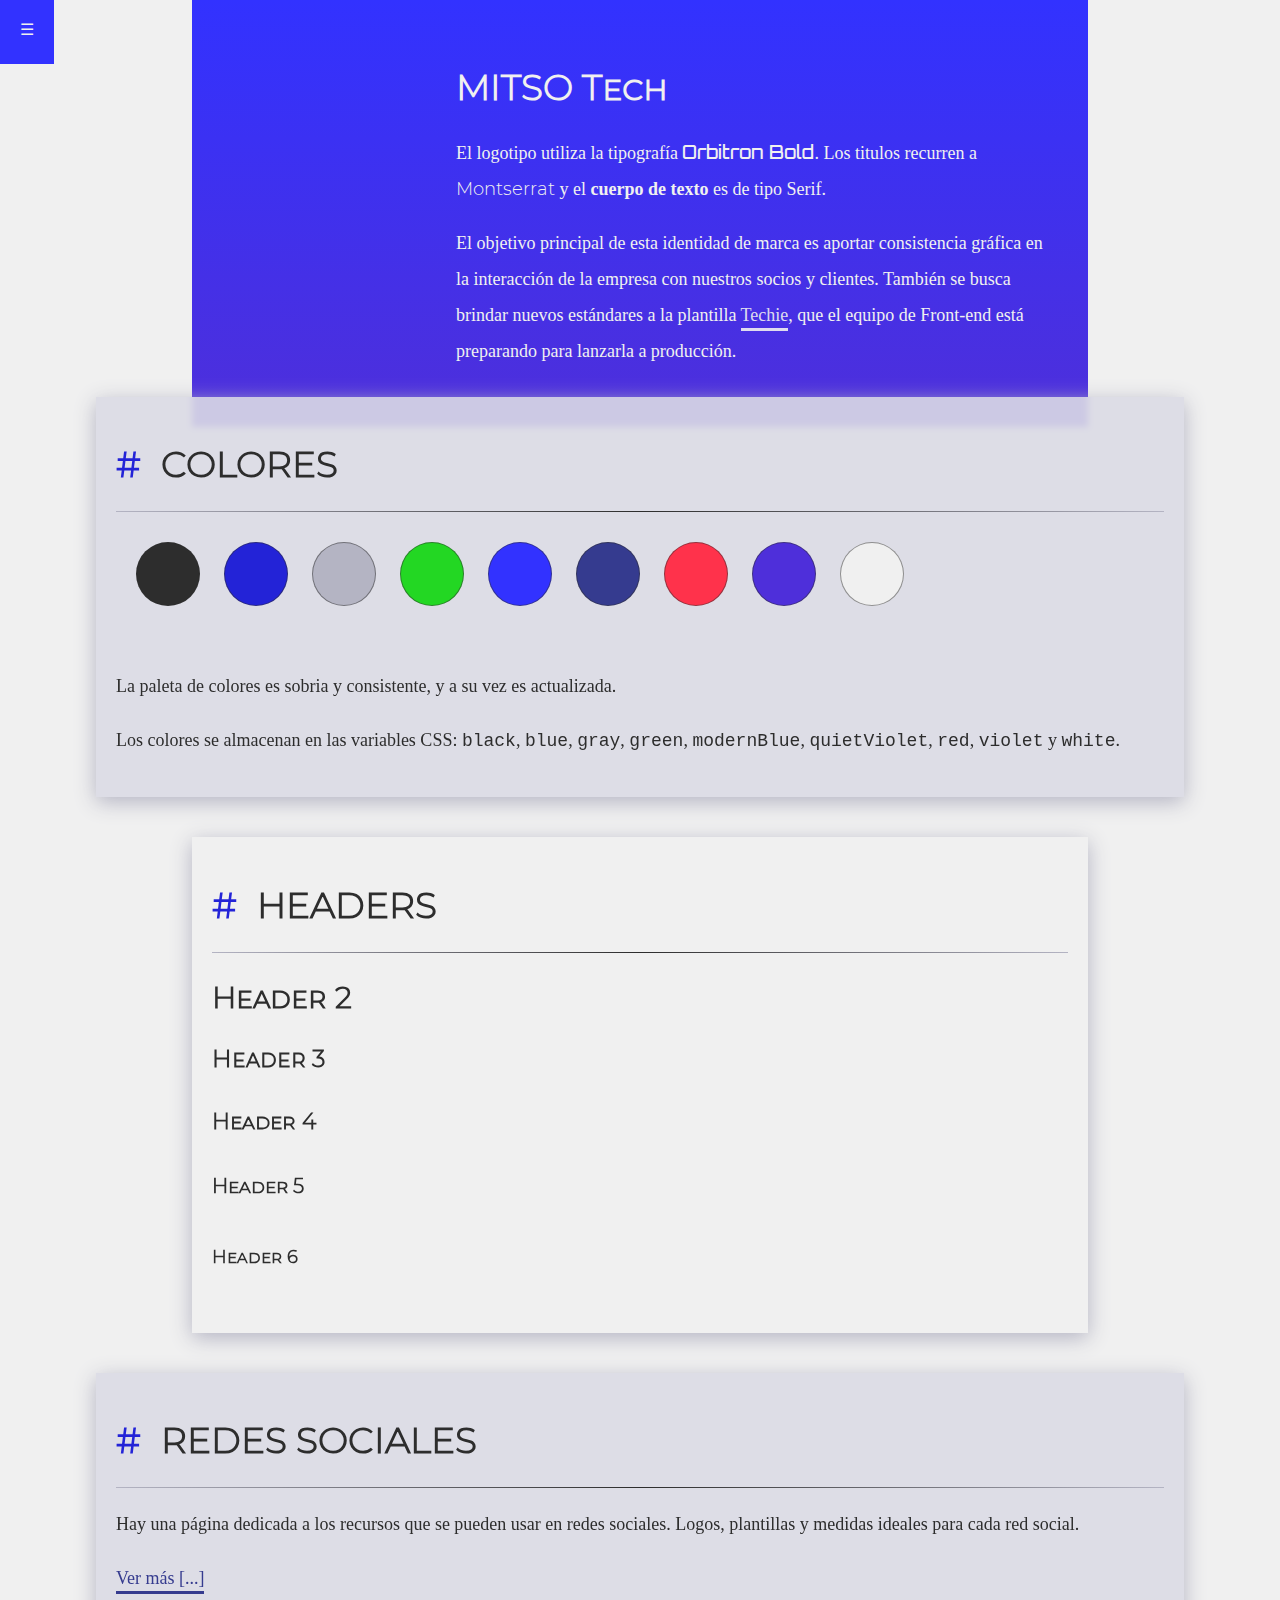
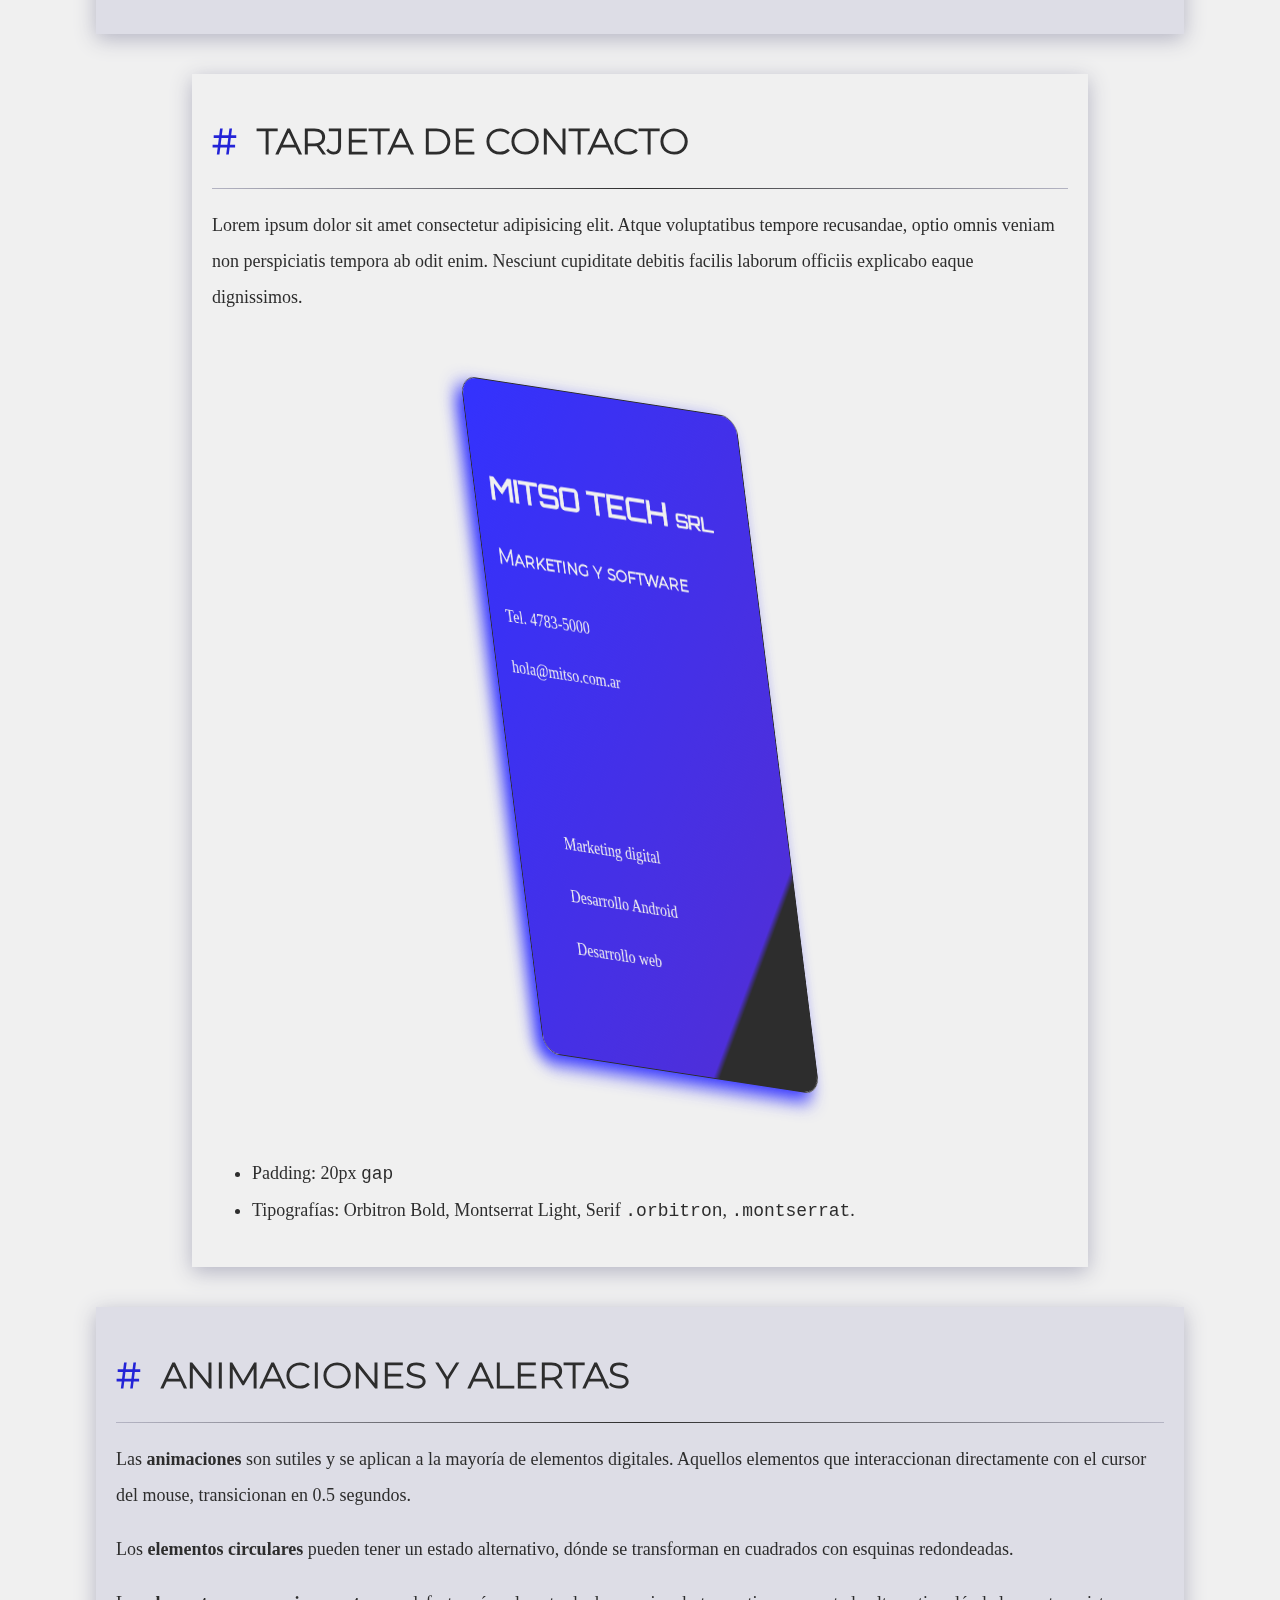
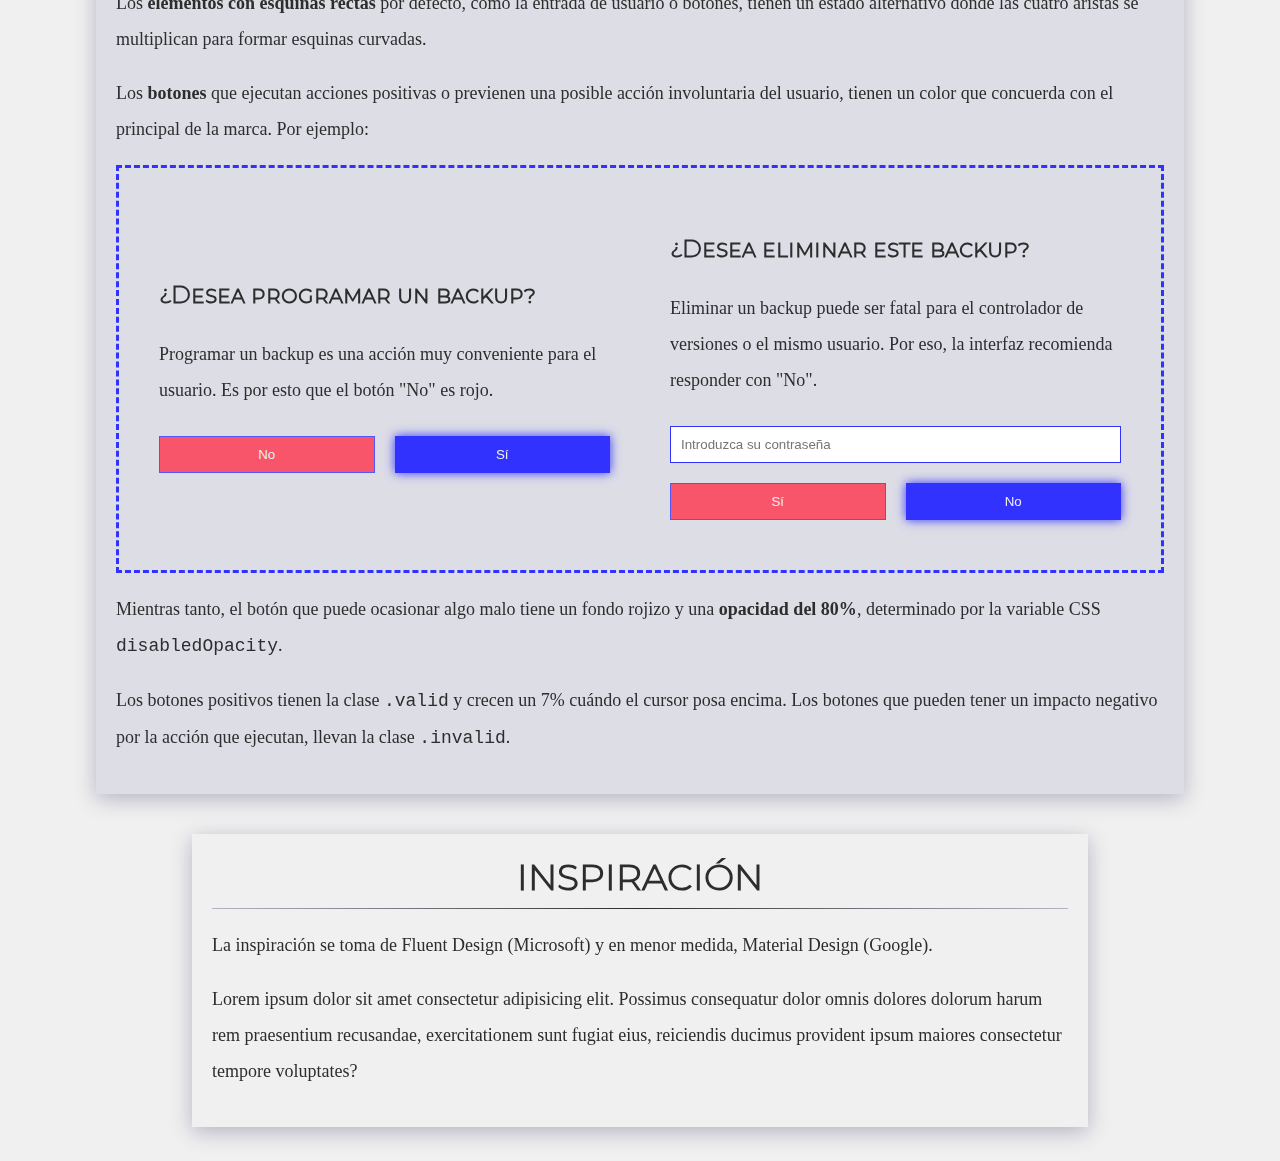
==== index.html @ 8722554e "Primer commit" ====
<!DOCTYPE html>
<html lang="en">
<head>
    <meta charset="UTF-8">
    <meta name="viewport" content="width=device-width, initial-scale=1.0">
    <title>MITSO Tech</title>
    <link rel="stylesheet" href="assets/css/main.css">
    <link rel="stylesheet" href="assets/css/animations.css">
    <link rel="stylesheet" href="assets/css/card.css">
    <link rel="stylesheet" href="assets/css/circle.css">
    <link rel="stylesheet" href="assets/css/header.css">
    <link rel="stylesheet" href="assets/css/input.css">
</head>
<body>
    <div id="header" class="bgModernBlue padding">
        <span class="menu"><a onclick="alert('¡No se toca! :P')">☰</a></span>
    </div>
    <!--  -->
    <nav id="nav" class="bgBlueGradient padding">
        <p>Lorem ipsum dolor sit amet consectetur adipisicing elit. Tempora consequatur dolore necessitatibus magni repellendus quis quod nisi, quam fugiat temporibus maxime veniam consectetur totam placeat qui a corporis numquam est.</p>
    </nav>
    <!--  -->
    <div class="container center padding-xl bgBlueGradient">
        <div id="indexText" class="grid-2 gap">
            <img src="assets/img/logo-semiTransparent.png" alt="" width="100%">
            <div class="text white">
                <h1>MITSO Tech</h1>
                <p>
                    El logotipo utiliza la tipografía <span class="orbitron">Orbitron Bold</span>. Los titulos recurren a <span class="montserrat">Montserrat</span> y el <strong>cuerpo de texto</strong> es de tipo Serif.
                </p>
                <p>
                    El objetivo principal de esta identidad de marca es aportar consistencia gráfica en la interacción de la empresa con nuestros socios y clientes. También se busca brindar nuevos estándares a la plantilla <a href="#">Techie</a>, que el equipo de Front-end está preparando para lanzarla a producción.
                </p>
            </div>
            
        </div>
    </div>
    <!--  -->
    <div class="container-xl center padding bgGray semiTransparent shadow" style="margin-top: -30px;">
        <h1 id="colores"><span>#</span>COLORES</h1>
        <hr>
        <div class="padding center">
            <div class="circle bgBlack"></div>
            <div class="circle bgBlue"></div>
            <div class="circle bgGray"></div>
            <div class="circle bgGreen"></div>
            <div class="circle bgModernBlue"></div>
            <div class="circle bgQuietViolet"></div>
            <div class="circle bgRed"></div>
            <div class="circle bgViolet"></div>
            <div class="circle bgWhite"></div>
        </div>
        <p>
            La paleta de colores es sobria y consistente, y a su vez es actualizada.
        </p>
        <p>
            Los colores se almacenan en las variables CSS: <code>black</code>, <code>blue</code>, <code>gray</code>, <code>green</code>, <code>modernBlue</code>, <code>quietViolet</code>, <code>red</code>, <code>violet</code> y <code>white</code>.
        </p>
    </div>
    <!--  -->
    <div class="container center padding marginY-xl bgWhite semiTransparent shadow">
        <h1 id="headers"><span>#</span>HEADERS</h1>
        <hr>
        <h2>Header 2</h2>
        <h3>Header 3</h3>
        <h4>Header 4</h4>
        <h5>Header 5</h5>
        <h6>Header 6</h6>
        <p></p>
    </div>
    <!--  -->
    <div class="container-xl center padding marginY-xl bgGray semiTransparent shadow">
        <h1 id="redes-sociales"><span>#</span>REDES SOCIALES</h1>
        <hr>
        <p>
            Hay una página dedicada a los recursos que se pueden usar en redes sociales. Logos, plantillas y medidas ideales para cada red social.
        </p>
        <p>
            <a href="redes-sociales.html">Ver más [...]</a>
        </p>
    </div>
    <!--  -->
    <div class="container center padding marginY-xl bgWhite semiTransparent shadow">
        <h1 id="tarjeta-de-contacto"><span>#</span>TARJETA DE CONTACTO</h1>
        <hr>
        <p>
            Lorem ipsum dolor sit amet consectetur adipisicing elit. Atque voluptatibus tempore recusandae, optio omnis veniam non perspiciatis tempora ab odit enim. Nesciunt cupiditate debitis facilis laborum officiis explicabo eaque dignissimos.
        </p>
            <div id="cardWrapper" class="marginY-xxl">
                <div class="card center padding grid">
                    <div class="top">
                        <h1 class="orbitron">MITSO TECH <span style="font-size: 20px">SRL</span></h1>
                        <h4>Marketing y software</h4>
                        <p>Tel. 4783-5000</p>
                        <p>hola@mitso.com.ar</p>
                    </div>
                    <div class="bottom">
                        <ul>
                            <li>Marketing digital</li>
                            <li>Desarrollo Android</li>
                            <li>Desarrollo web</li>
                        </ul>
                    </div>
                </div>
            </div>
            <!--  -->
            <div id="cardDetails">
                <ul>
                    <li>Padding: 20px <code>gap</code></li>
                    <li>Tipografías: Orbitron Bold, Montserrat Light, Serif <code>.orbitron</code>, <code>.montserrat</code>.</li>
                </ul>
            </div>
    </div>
    <!--  -->
    <div class="container-xl center padding marginY-xl bgGray semiTransparent shadow">
        <h1 id="animaciones-y-alertas"><span>#</span>ANIMACIONES Y ALERTAS</h1>
        <hr>
        <p>
            Las <strong>animaciones</strong> son sutiles y se aplican a la mayoría de elementos digitales. Aquellos elementos que interaccionan directamente con el cursor del mouse, transicionan en 0.5 segundos.
        </p>
        <p>
            Los <strong>elementos circulares</strong> pueden tener un estado alternativo, dónde se transforman en cuadrados con esquinas redondeadas.
        </p>
        <p>
            Los <strong>elementos con esquinas rectas</strong> por defecto, cómo la entrada de usuario o botones, tienen un estado alternativo dónde las cuatro aristas se multiplican para formar esquinas curvadas.
        </p>
        <p>
            Los <strong>botones</strong> que ejecutan acciones positivas o previenen una posible acción involuntaria del usuario, tienen un color que concuerda con el principal de la marca. Por ejemplo:
        </p>
        <div id="buttonCase" class="padding border grid-2 gap">
            <div id="buttonBackupCase" class="padding">
                <h3>
                    ¿Desea programar un backup?
                </h3>
                <p>
                    Programar un backup es una acción muy conveniente para el usuario. Es por esto que el botón "No" es rojo.
                </p>
                <div class="grid-2 gap">
                    <button class="button invalid">No</button>
                    <button class="button valid">Sí</button>
                </div>
            </div>
            <div id="buttonDeleteCase" class="padding">
                <h3>
                    ¿Desea eliminar este backup?
                </h3>
                <p>
                    Eliminar un backup puede ser fatal para el controlador de versiones o el mismo usuario. Por eso, la interfaz recomienda responder con "No".
                </p>
                <input type="password" class="input" placeholder="Introduzca su contraseña">
                <div class="grid-2 gap">
                    <button class="button invalid">Sí</button>
                    <button class="button valid">No</button>
                </div>
            </div>
        </div>
        <p>
            Mientras tanto, el botón que puede ocasionar algo malo tiene un fondo rojizo y una <strong>opacidad del 80%</strong>, determinado por la variable CSS <code>disabledOpacity</code>.
        </p>
        <p>
            Los botones positivos tienen la clase <code>.valid</code> y crecen un 7% cuándo el cursor posa encima. Los botones que pueden tener un impacto negativo por la acción que ejecutan, llevan la clase <code>.invalid</code>.
        </p>
    </div>
    <!--  -->
    <div class="container center padding marginY-xl bgWhite semiTransparent shadow">
        <h1 class="center">INSPIRACIÓN</h1>
        <hr>
        <p>
            La inspiración se toma de Fluent Design (Microsoft) y en menor medida, Material Design (Google).
        </p>
        <p>
            Lorem ipsum dolor sit amet consectetur adipisicing elit. Possimus consequatur dolor omnis dolores dolorum harum rem praesentium recusandae, exercitationem sunt fugiat eius, reiciendis ducimus provident ipsum maiores consectetur tempore voluptates?
        </p>
    </div>
    <script>
        window.addEventListener("scroll", myScript);
        function myScript() {
            let y = window.scrollY;
            let maxHeight = document.body.scrollHeight;
            let turbo = 1.5; // Esto para acelerar el scroll
            let percentage = (y / maxHeight) * 100 * turbo;
            console.log(`${percentage}%, pos ${y}, maxHeight ${maxHeight}`);
            document.getElementById('header').style.height = percentage + 'vh';
        }
    </script> 
    <!-- 
        El 'script' tag vacío soluciona el bug de Chrome (transiciones CSS ejecutándose al inicio), revisar siguientes fuentes si es necesario:
        1) https://bugs.chromium.org/p/chromium/issues/detail?id=332189
        2) https://bugs.chromium.org/p/chromium/issues/detail?id=167083
        EDIT: no hay 'script' tag vacío porque lo utilicé para codificar JS
        EDIT 2: Microsoft Edge Chromium tiene el mismo bug, no hay workaround
    -->
</body>
</html>
---- assets/css/main.css ----
/*
    Tipografía del logo Orbitron: https://fonts.google.com/specimen/Orbitron?preview.text=MITSO+TECH+&preview.text_type=custom&preview.size=61&category=Sans+Serif&width=8
*/
* {
    box-sizing: border-box;
}
/* Importación de tipografías */
@font-face {
    src: url('../font/montserrat-light.ttf');
    font-family: "Montserrat Light";
    font-weight: 300;
}
.montserrat {font-family: 'Montserrat Light'}
@font-face {
    src: url('../font/orbitron.ttf');
    font-family: "Orbitron Bold";
    font-weight: 500;
}
.orbitron {font-family: 'Orbitron Bold'}
/* Variables */
:root {
    /* Paleta de colores */
    --black: rgba(45, 45, 45, 1);
    --black-semiTransparent: rgba(45, 45, 45, 0.5);
    --blue: rgba(35, 35, 215, 1);
    --blueGradient: linear-gradient(180deg, var(--modernBlue) 0%, var(--violet) 100%);
    --green: rgba(35, 215, 35, 1);
    --gray: rgba(180, 180, 195, 1);
    --gray-semiTransparent: rgba(218, 218, 228, 0.9);
    --grayGradient: linear-gradient(180deg, var(--gray) 0%, var(--white) 100%);
    --modernBlue: rgba(50, 50, 255, 1);
    --quietViolet: rgba(53, 59, 143, 1);
    --red: rgba(255, 50, 75, 1);
    --violet: rgb(78, 47, 218);
    --white: rgba(240, 240, 240, 1);
    --white-semiTransparent: rgba(240, 240, 240, 0.9);
    /* Paleta de colores miscelánea */
    --disabled: rgba(50, 55, 117, 0.75);
    --disabledOpacity: .8;
    /* Medidas */
    --gap: 20px;
    --gap-md: 10px;
    --gap-sm: 3px;
    --container: 70%;
    --container-xl: 85%;
    /* Tiempo de animaciones/transiciones */
    --timing: .5s;
    --timing-md: .35s; /* Usado en elementos con interacción directa con el cursor del usuario */
    --timing-sm: .15s;
}
body {
    background: var(--white);
    margin: 0;
}
/* Tipografías y colores */
h1 {font-size: 36px;line-height: 46px}
h2 {font-size: 30px;line-height: 40px}
h3 {font-size: 24px;line-height: 34px}
h4 {font-size: 22px;line-height: 32px}
h5 {font-size: 20px;line-height: 30px}
h6 {font-size: 18px;line-height: 28px}
h1, h2, h3, h4, h5, h6 {font-family: "Montserrat Light", 'Segoe UI', Tahoma, Geneva, Verdana, sans-serif;font-variant: small-caps;color: var(--black)}
h1 span, h2 span, h3 span, h4 span, h5 span, h6 span {
    color: var(--blue);
    margin-right: var(--gap);
    transition: var(--timing-md) ease-out;
}
h1:hover span, h2:hover span, h3:hover span, h4:hover span, h5:hover span, h6:hover span {
    margin-right: var(--gap-md);
}
p, ul, ol {font-family: 'Times New Roman', Times, serif;font-size: 18px;line-height: 36px;color: var(--black)}
h1.logo {font-family: "Orbitron Bold", Impact, Haettenschweiler, 'Arial Narrow Bold', sans-serif;}
/* Links */
a {
    color: var(--quietViolet);
    text-decoration: none;
    padding-bottom: var(--gap-sm);
    border-bottom: var(--gap-sm) solid var(--quietViolet)
}
a:hover {
    color: var(--modernBlue);
    border-bottom: var(--gap-sm) solid var(--modernBlue)
}
/* Separador de texto */
hr {
    margin-bottom: var(--gap-md);
    border: 0;
    height: 1px;
    background: #333;
    background-image: linear-gradient(to right, var(--gray), var(--black), var(--gray))
}
/* Sistema de grillas */
[class*=grid] {
    display: grid;
    align-items: center;
}
.grid-2 {grid-template-columns: repeat(2, 1fr);}
.container .grid-2 {grid-template-columns: 25% auto;} /* Es muy probable que las grillas dentro de contenedores de texto se usen para mostrar un texto al costado de un párrafo */
.grid-3 {grid-template-columns: repeat(3, 1fr);}
.grid-4 {grid-template-columns: repeat(4, 1fr);}
.gap {gap: var(--gap)}
/* Anchos */
.fullWidth {width: 100%}
/* Contenedores */
.container {width: var(--container)}
.container-xl {width: var(--container-xl)}
/* Márgenes */
.margin {margin: var(--gap) !important}
.margin-xl {margin: calc( 2 * var(--gap) ) !important}
.marginY-xl {margin-top: calc( 2 * var(--gap) ) !important;margin-bottom: calc( 2 * var(--gap) ) !important}
.marginY-xxl {margin-top: calc( 3 * var(--gap) ) !important;margin-bottom: calc( 3 * var(--gap) ) !important}
.padding {padding: var(--gap)}
.paddingY-xl {padding-top: calc( 2 * var(--gap) );padding-bottom: calc( 2 * var(--gap) )}
.padding-xl {padding: calc( 2 * var(--gap) )}
/* Bordes */
.border {border: var(--gap-sm) dashed var(--modernBlue)}
.borderLeft {border-left: var(--gap-sm) dashed var(--modernBlue)}
.borderRight {border-right: var(--gap-sm) dashed var(--modernBlue)}
/* Posicionamiento */
.center {margin: 0 auto}
h1.center, h2.center, h3.center, h4.center, h5.center, h6.center, p.center {text-align: center}
/* Fondos */
.bgBlack {background: var(--black)}
.bgBlue {background: var(--blue)}
.bgBlueGradient {background: var(--blueGradient)}
.bgGreen {background: var(--green)}
.bgGray {background: var(--gray)}
.bgGray.semiTransparent {background: var(--gray-semiTransparent);backdrop-filter: blur(var(--gap-sm));}
.bgModernBlue {background: var(--modernBlue)}
.bgRed {background: var(--red)}
.bgQuietViolet {background: var(--quietViolet)}
.bgViolet {background: var(--violet)}
.bgWhite {background: var(--white)}
.bgWhite.semiTransparent {background: var(--white-semiTransparent);backdrop-filter: blur(var(--gap-sm));}
/* Colores de texto */
.white {color: var(--white)}
/* Sombras */
.shadow {
    box-shadow: 0 5px var(--gap) var(--gray);
    transition: var(--timing) ease-out
}
.shadow-xl {
    box-shadow: 0 12.5px 40px var(--gray);
    transition: var(--timing) ease-out
}
.shadow:hover {
    box-shadow: 0 5px var(--gap) var(--black-semiTransparent)
}
.shadow-xl:hover {
    box-shadow: 0 12.5px 40px var(--black-semiTransparent)
}
/* Página principal */
#indexText h1, #indexText p {color: var(--white) !important}
#indexText a {
    color: var(--white-semiTransparent);
    border-bottom: var(--gap-sm) solid var(--white-semiTransparent)
}
#indexText a:hover {
    color: var(--white);
    border-bottom: var(--gap-sm) solid var(--white)
}
---- assets/css/animations.css ----
.breathe {
    animation: 5s breathing ease-out;
}
---- assets/css/card.css ----
.card {
    /* background-image: linear-gradient(90deg, var(--modernBlue) 0%, var(--violet) 50%, var(--black) 51%); */
    width: 360px;
    height: 720px;
    border-radius: var(--gap);
    position: relative;
    overflow: hidden;
    transform: rotate3d(2, 4, 0, 45deg);
    transition: var(--timing) ease-out;
    border: 1px solid var(--black);
    box-shadow: -10px 10px var(--gap) var(--modernBlue);
}
.card::before {
    content: "";
    position: absolute;
    width: 200%;
    height: 200%;
    top: -50%;
    left: -50%;
    z-index: -1;
    background: linear-gradient(90deg, var(--modernBlue) 0%, var(--violet) 80%, var(--black) 81%) 0 0 repeat;
    transform: rotate(30deg);
}
.card.grid-2 {grid-template-columns: 60% auto;}
.card h1 {font-size: 33px}
.card h1, .card h1 span, .card h4, .card p, .card ul {color: var(--white)}
.card:hover {
    transform: rotate3d(0, 0, 0, 45deg);
    border-radius: var(--gap-sm);
    box-shadow: 0 0 var(--gap-md) var(--modernBlue);
}
.card ul {list-style: none}
.card ul li {padding: var(--gap-md) 0 var(--gap-md) 0}
---- assets/css/circle.css ----
/* Circulos */
.circle {
    width: 64px;
    height: 64px;
    display: inline-block;
    margin: 0 var(--gap) var(--gap) 0;
    border-radius: 100%;
    border: 1px solid var(--black-semiTransparent);
    transition: all var(--timing-md) ease-out;
}
.circle:hover {border-radius: var(--gap-md);border: 1px solid transparent}
---- assets/css/header.css ----
/* Header */
#header {
    min-height: 64px;
    top: 0;
    left: 0;
    position: fixed;
    transition: var(--timing-md) ease-out;
    opacity: var(--disabledOpacity);
}
#header:hover {
    opacity: 1;
}
#header span.menu a {cursor: pointer;color: var(--white);border: none}
/* Navegación */
#nav {
    width: 50vw;
    top: 0;
    left: -50vw;
    position: fixed;
    transition: all var(--timing) ease-out;
}
#nav:target {
    left: 0;
}
---- assets/css/input.css ----
/* Prácticamente, no uso pseudo-elementos porque con las clases tengo más control vía JS */

/* Entrada de datos */
.input, .button {
    width: 100%;
    clear: both;
    color: var(--black);
    font-family: "Roboto" -apple-system, BlinkMacSystemFont, 'Segoe UI', Roboto, Oxygen, Ubuntu, Cantarell, 'Open Sans', 'Helvetica Neue', sans-serif;
    border: 1px solid var(--modernBlue) !important;
    padding: var(--gap-md);
    margin: var(--gap-md) 0 var(--gap-md) 0;
    transition: all var(--timing-md) ease-out;
    outline: none;
    border: none;
}
.input:hover, .input:focus {
    border-radius: var(--gap-md);
    border: 1px solid var(--violet) !important;
}
.input.valid {border: 1px solid var(--green)}
.input.invalid {
    border: 1px solid var(--red);
    color: var(--black)
}
.input.disabled, .input:disabled {
    background: var(--gray);
    color: var(--black);
    opacity: var(--disabledOpacity)
}
/* Botones */
.button {
    background: var(--modernBlue);
    color: var(--white) !important;
    box-shadow: 0 0 var(--gap-md) var(--modernBlue);
}
.button:hover {
    border-radius: var(--gap-md);
    transform: scale(1.07);
}
.button.valid {background: var(--modernBlue)}
.button.invalid {
    background: var(--red);border: 0 var(--gap) 0 0;
    opacity: var(--disabledOpacity);
    box-shadow: none
}
.button.invalid:hover {opacity: 1}
.button.disabled, .button:disabled {background: var(--disabled)}
/* Común */
.input:disabled, .button:disabled {cursor: not-allowed}
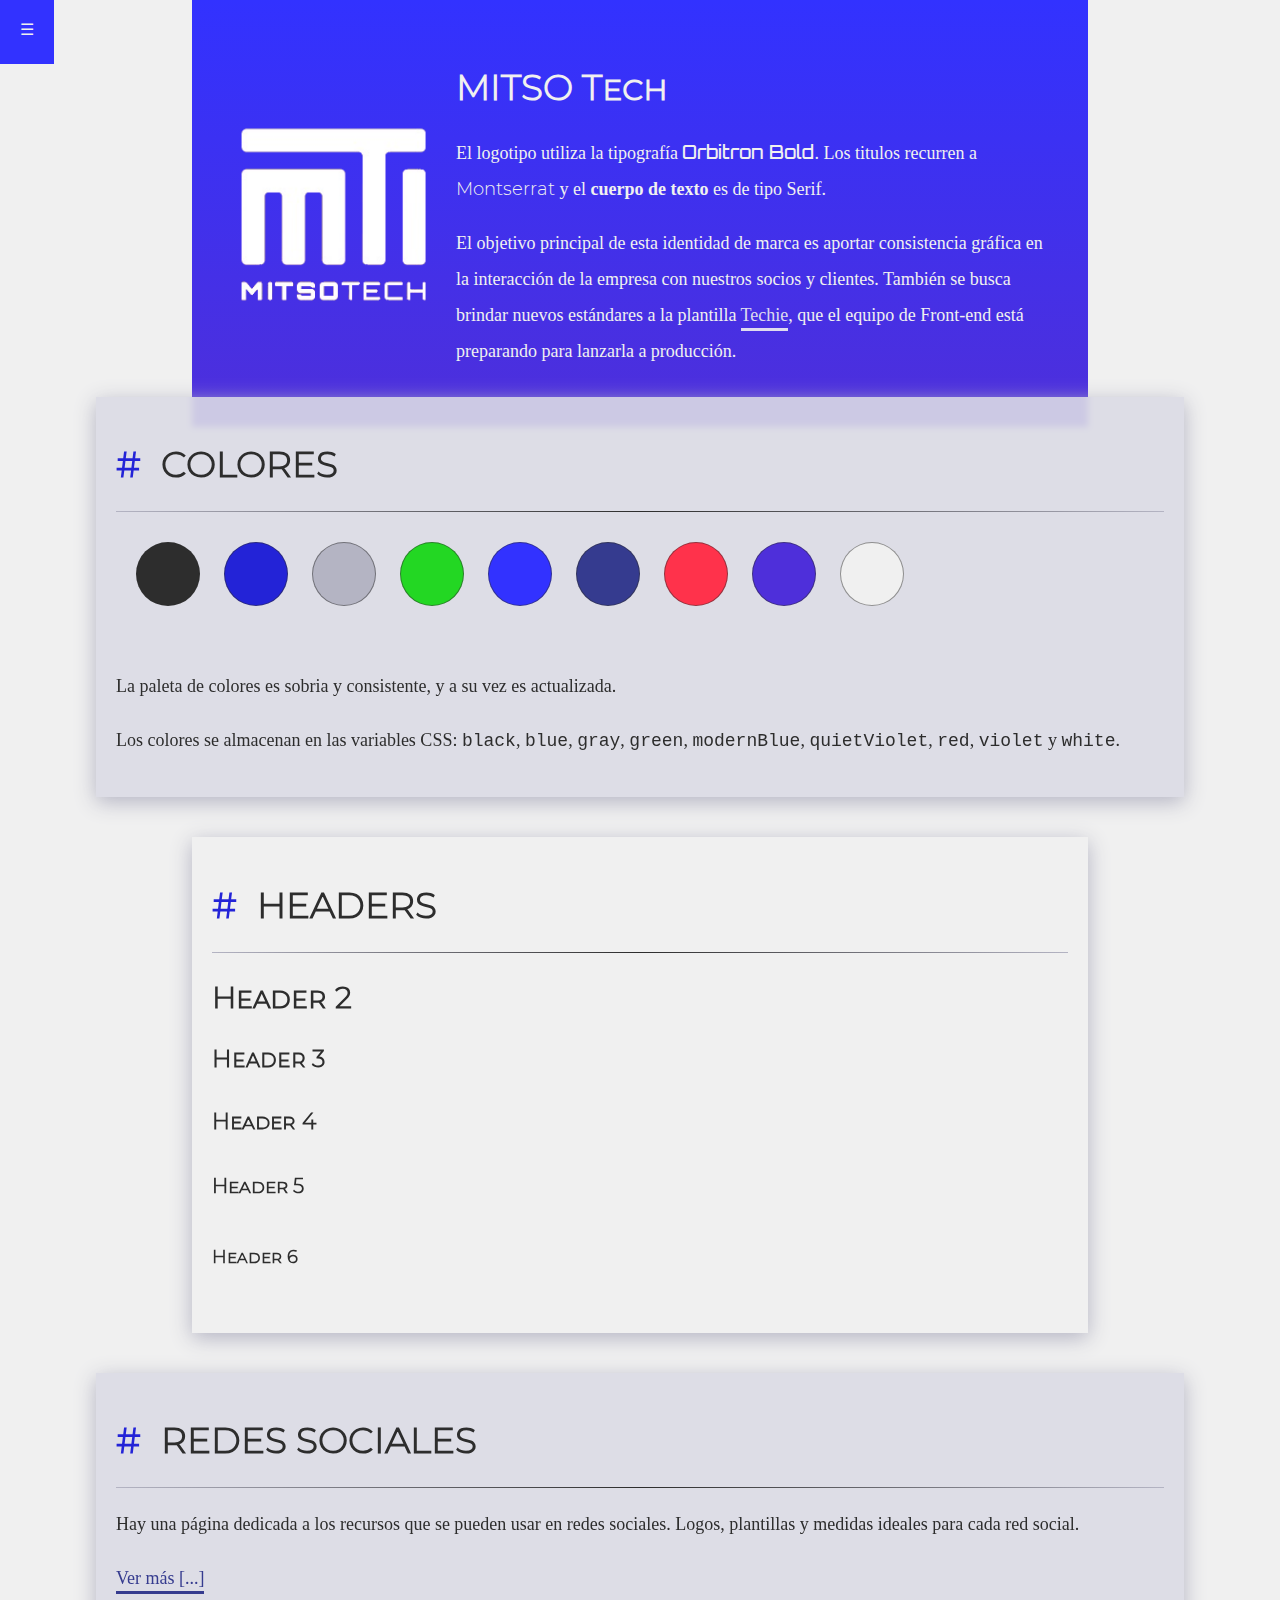
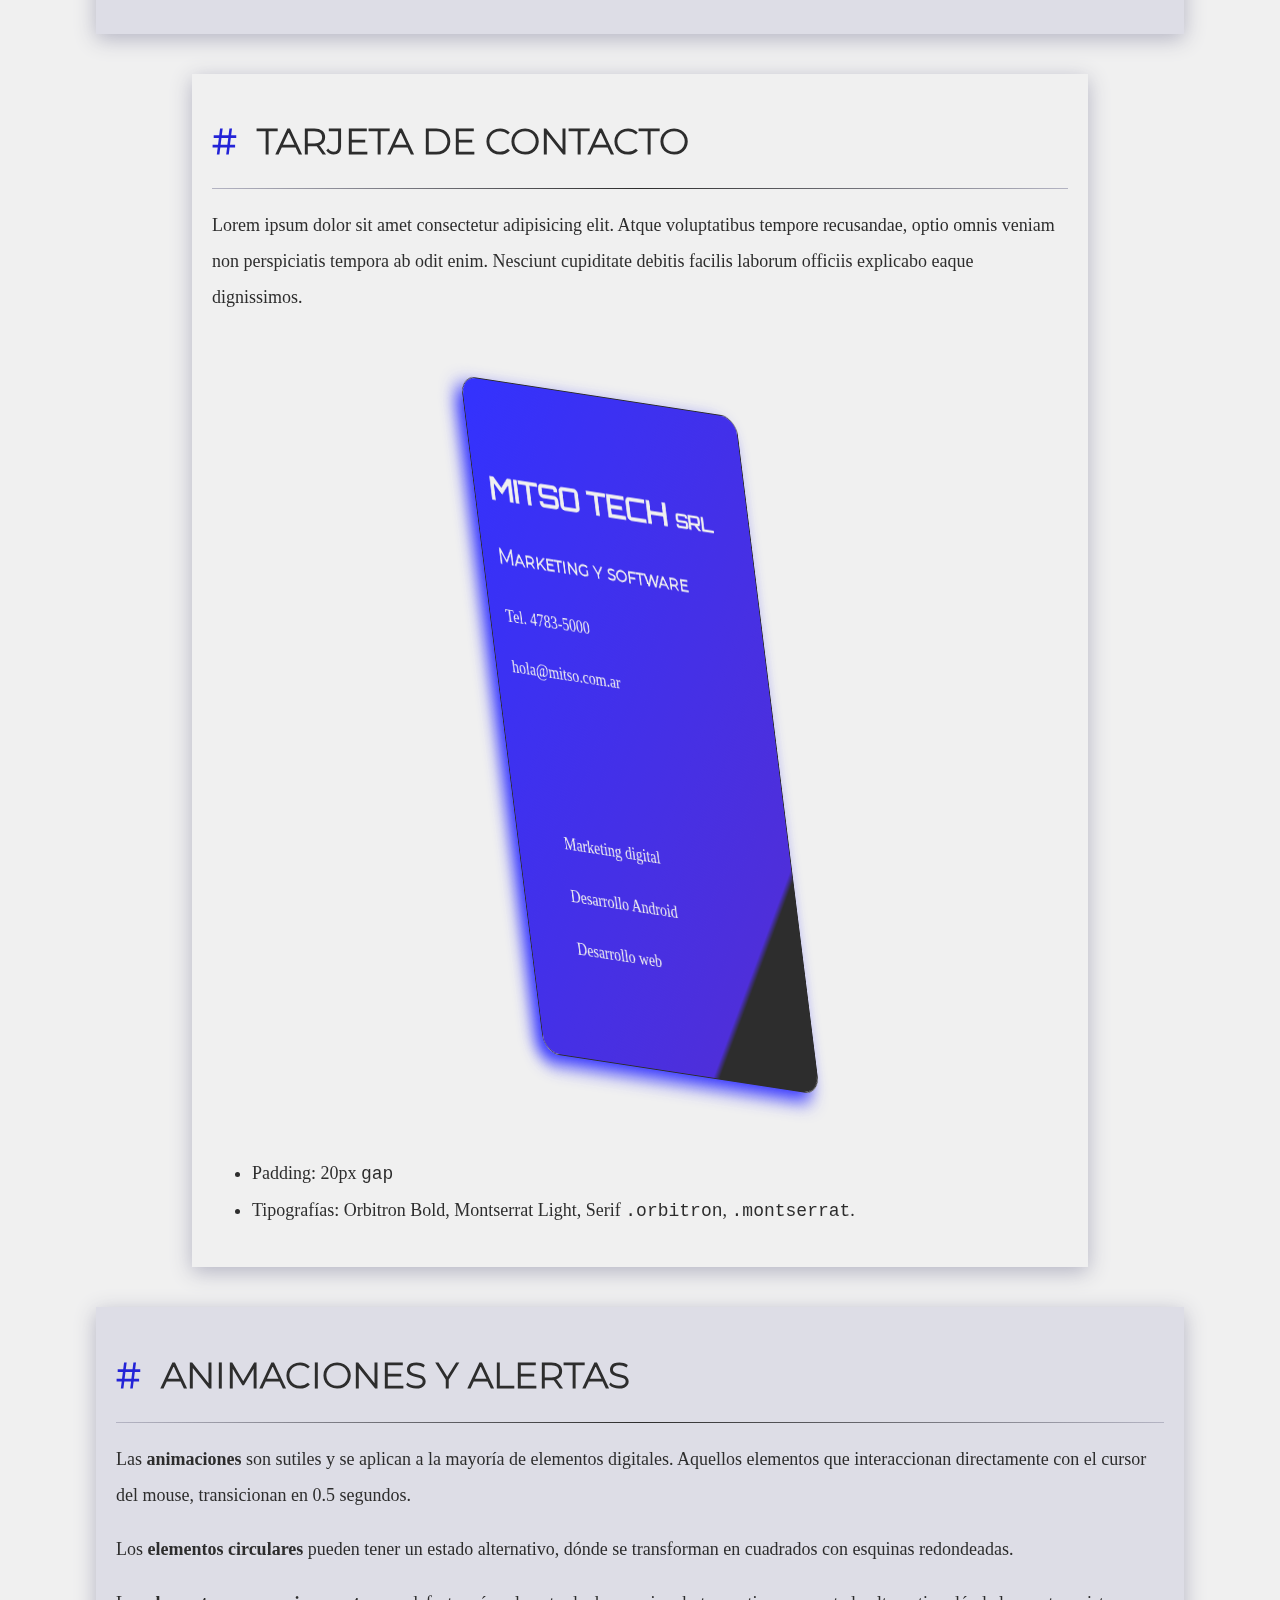
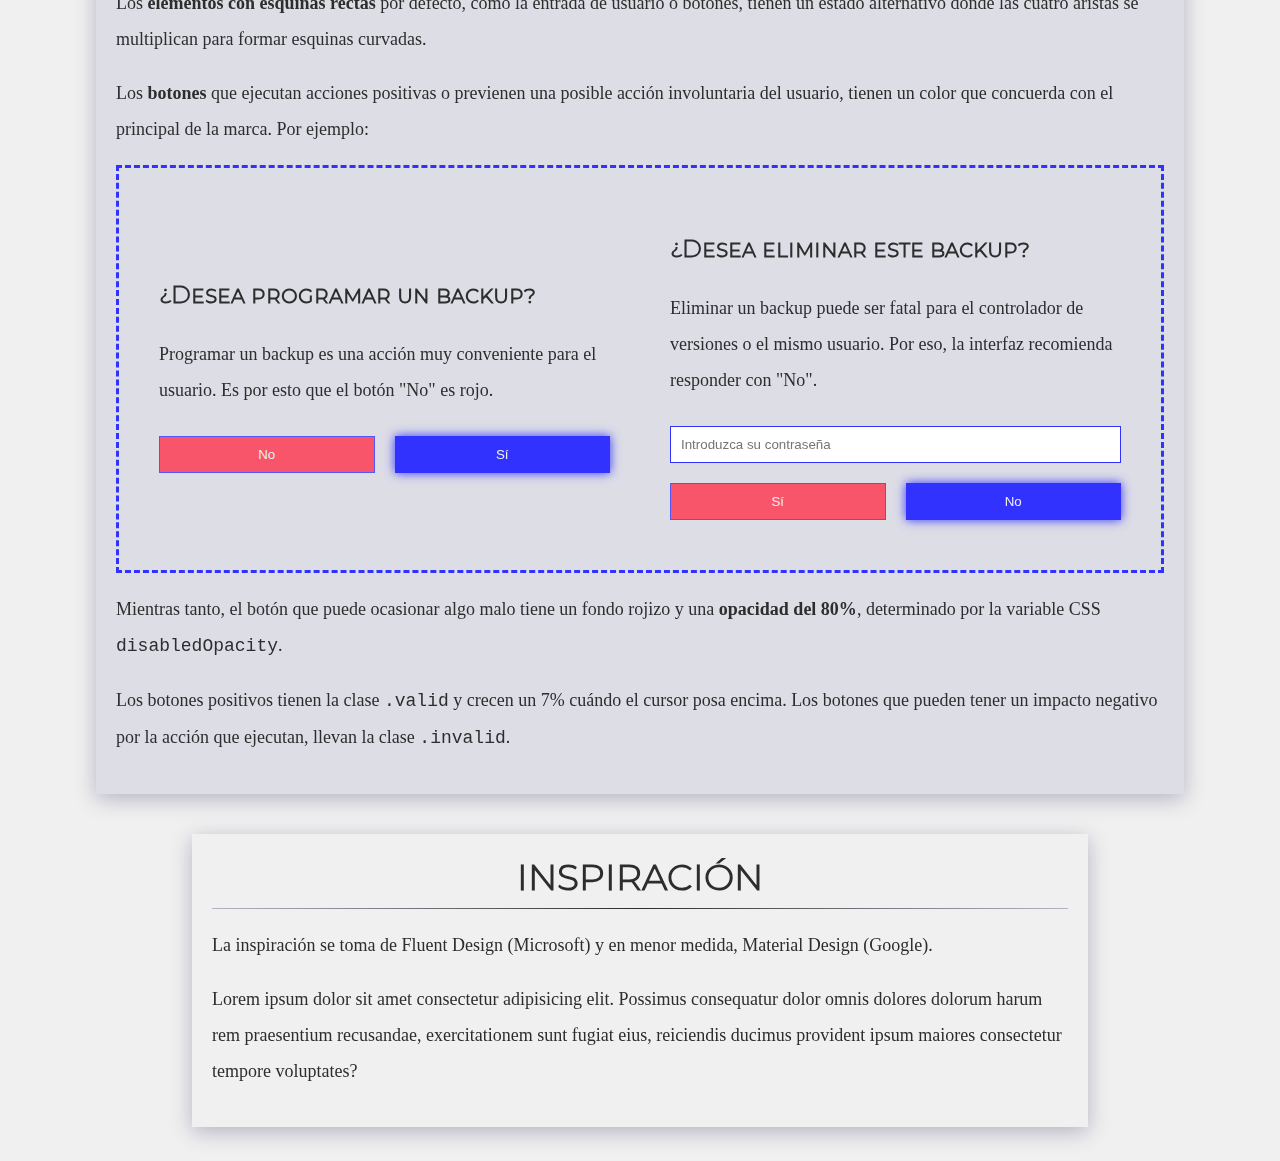
==== commit 7e12ad34: "Corrección img url" ====
--- a/index.html
+++ b/index.html
@@ -22,7 +22,7 @@
     <!--  -->
     <div class="container center padding-xl bgBlueGradient">
         <div id="indexText" class="grid-2 gap">
-            <img src="assets/img/logo-semiTransparent.png" alt="" width="100%">
+            <img src="assets/img/logo-semitransparent.png" alt="" width="100%">
             <div class="text white">
                 <h1>MITSO Tech</h1>
                 <p>
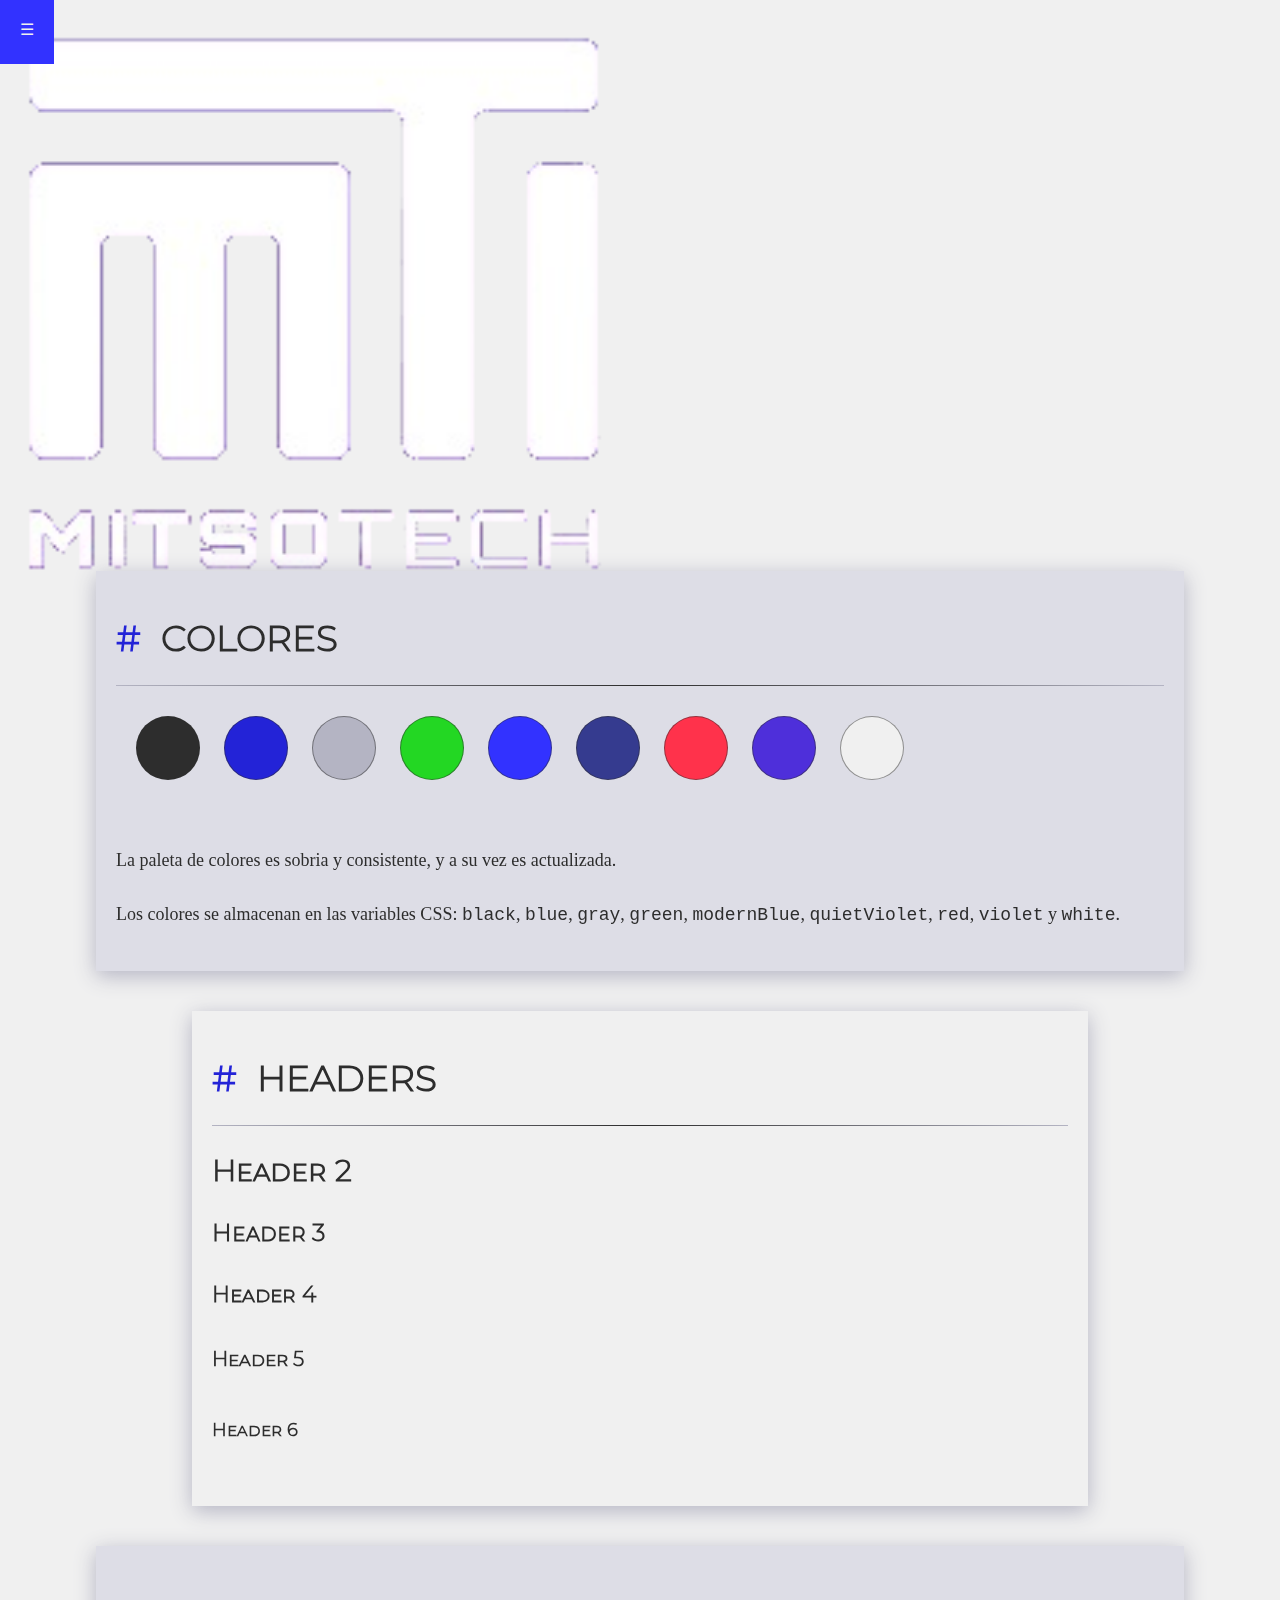
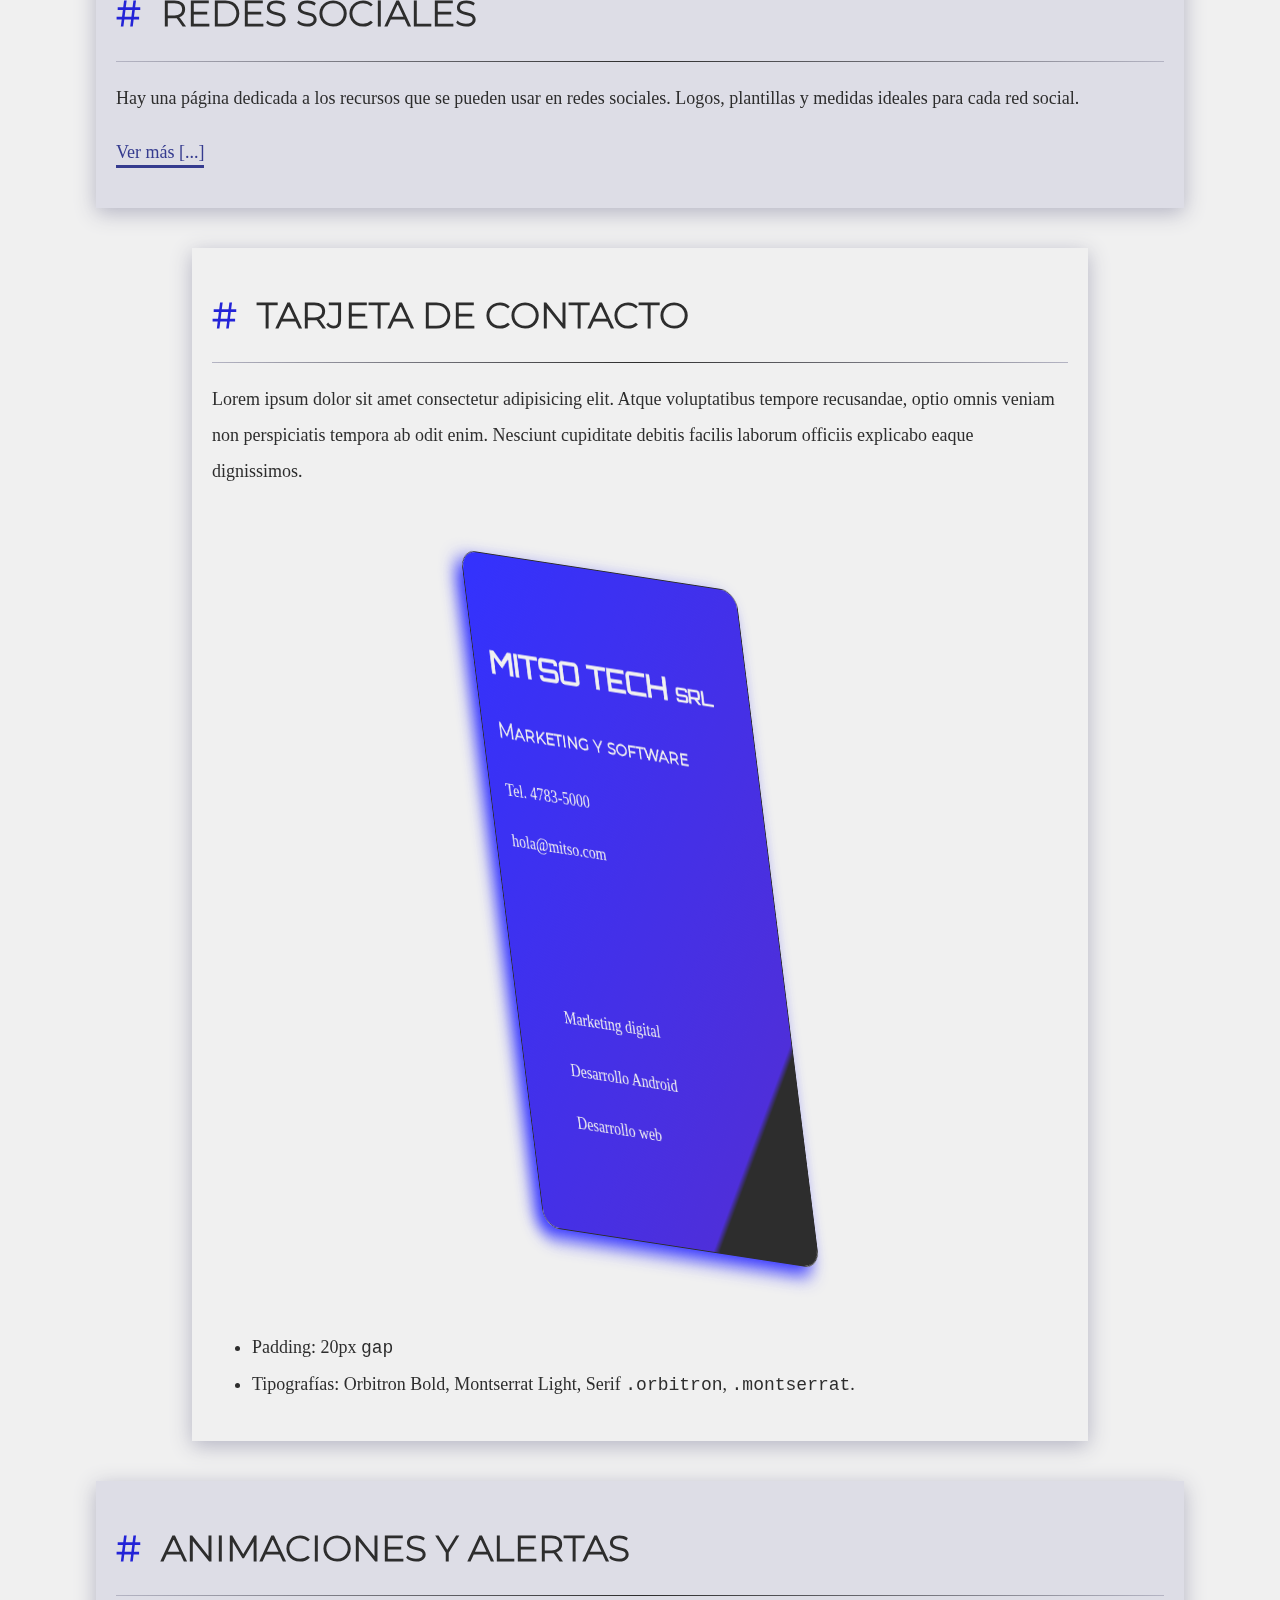
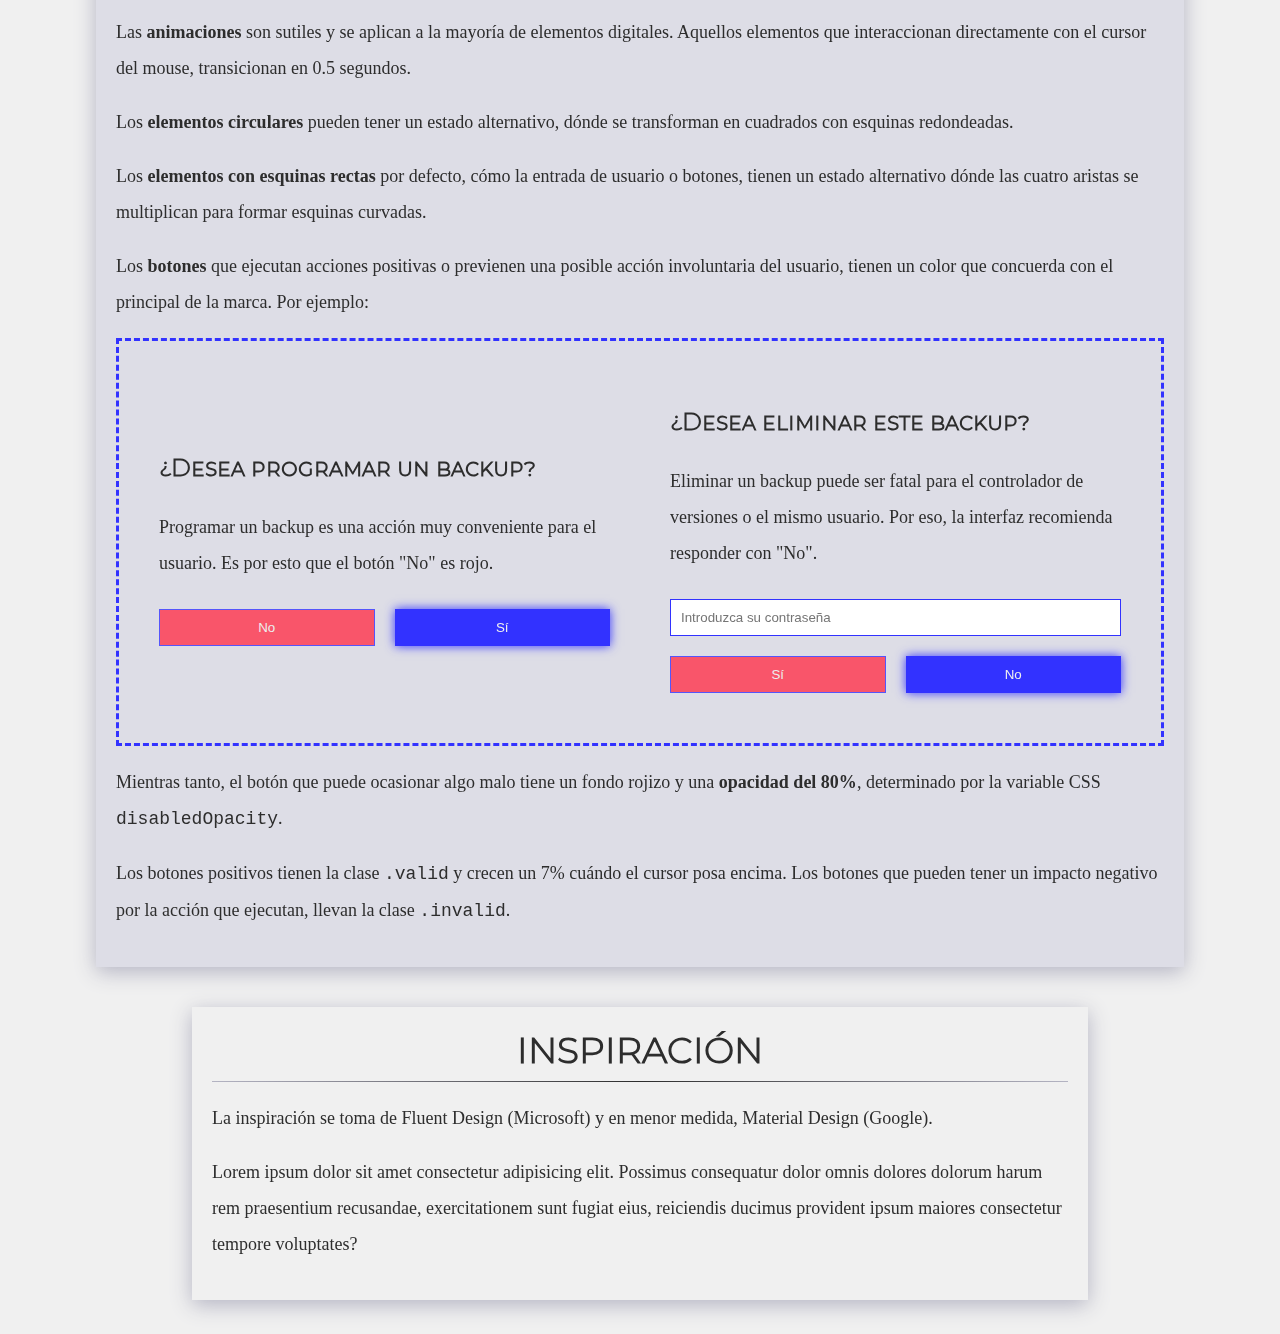
==== commit 1fd2f858: "hotfix" ====
--- a/index.html
+++ b/index.html
@@ -1,11 +1,10 @@
 <!DOCTYPE html>
-<html lang="en">
+<html lang="es">
 <head>
     <meta charset="UTF-8">
     <meta name="viewport" content="width=device-width, initial-scale=1.0">
     <title>MITSO Tech</title>
     <link rel="stylesheet" href="assets/css/main.css">
-    <link rel="stylesheet" href="assets/css/animations.css">
     <link rel="stylesheet" href="assets/css/card.css">
     <link rel="stylesheet" href="assets/css/circle.css">
     <link rel="stylesheet" href="assets/css/header.css">
@@ -20,19 +19,18 @@
         <p>Lorem ipsum dolor sit amet consectetur adipisicing elit. Tempora consequatur dolore necessitatibus magni repellendus quis quod nisi, quam fugiat temporibus maxime veniam consectetur totam placeat qui a corporis numquam est.</p>
     </nav>
     <!--  -->
-    <div class="container center padding-xl bgBlueGradient">
+    <div class="fullWidth center padding-xxxl bgLightBlueGradient">
         <div id="indexText" class="grid-2 gap">
             <img src="assets/img/logo-semitransparent.png" alt="" width="100%">
             <div class="text white">
-                <h1>MITSO Tech</h1>
+                <h1 class="orbitron">MITSO Tech</h1>
                 <p>
-                    El logotipo utiliza la tipografía <span class="orbitron">Orbitron Bold</span>. Los titulos recurren a <span class="montserrat">Montserrat</span> y el <strong>cuerpo de texto</strong> es de tipo Serif.
+                    El logotipo se basa en la tipografía <span class="orbitron">Orbitron Bold</span>. Los titulos recurren a <span class="montserrat">Montserrat</span> y el <strong>cuerpo de texto</strong> es de tipo Serif.
                 </p>
                 <p>
                     El objetivo principal de esta identidad de marca es aportar consistencia gráfica en la interacción de la empresa con nuestros socios y clientes. También se busca brindar nuevos estándares a la plantilla <a href="#">Techie</a>, que el equipo de Front-end está preparando para lanzarla a producción.
                 </p>
             </div>
-            
         </div>
     </div>
     <!--  -->
@@ -92,7 +90,7 @@
                         <h1 class="orbitron">MITSO TECH <span style="font-size: 20px">SRL</span></h1>
                         <h4>Marketing y software</h4>
                         <p>Tel. 4783-5000</p>
-                        <p>hola@mitso.com.ar</p>
+                        <p>hola@mitso.com</p>
                     </div>
                     <div class="bottom">
                         <ul>
@@ -172,17 +170,7 @@
             Lorem ipsum dolor sit amet consectetur adipisicing elit. Possimus consequatur dolor omnis dolores dolorum harum rem praesentium recusandae, exercitationem sunt fugiat eius, reiciendis ducimus provident ipsum maiores consectetur tempore voluptates?
         </p>
     </div>
-    <script>
-        window.addEventListener("scroll", myScript);
-        function myScript() {
-            let y = window.scrollY;
-            let maxHeight = document.body.scrollHeight;
-            let turbo = 1.5; // Esto para acelerar el scroll
-            let percentage = (y / maxHeight) * 100 * turbo;
-            console.log(`${percentage}%, pos ${y}, maxHeight ${maxHeight}`);
-            document.getElementById('header').style.height = percentage + 'vh';
-        }
-    </script> 
+    <script src="assets/js/header.js"></script> 
     <!-- 
         El 'script' tag vacío soluciona el bug de Chrome (transiciones CSS ejecutándose al inicio), revisar siguientes fuentes si es necesario:
         1) https://bugs.chromium.org/p/chromium/issues/detail?id=332189
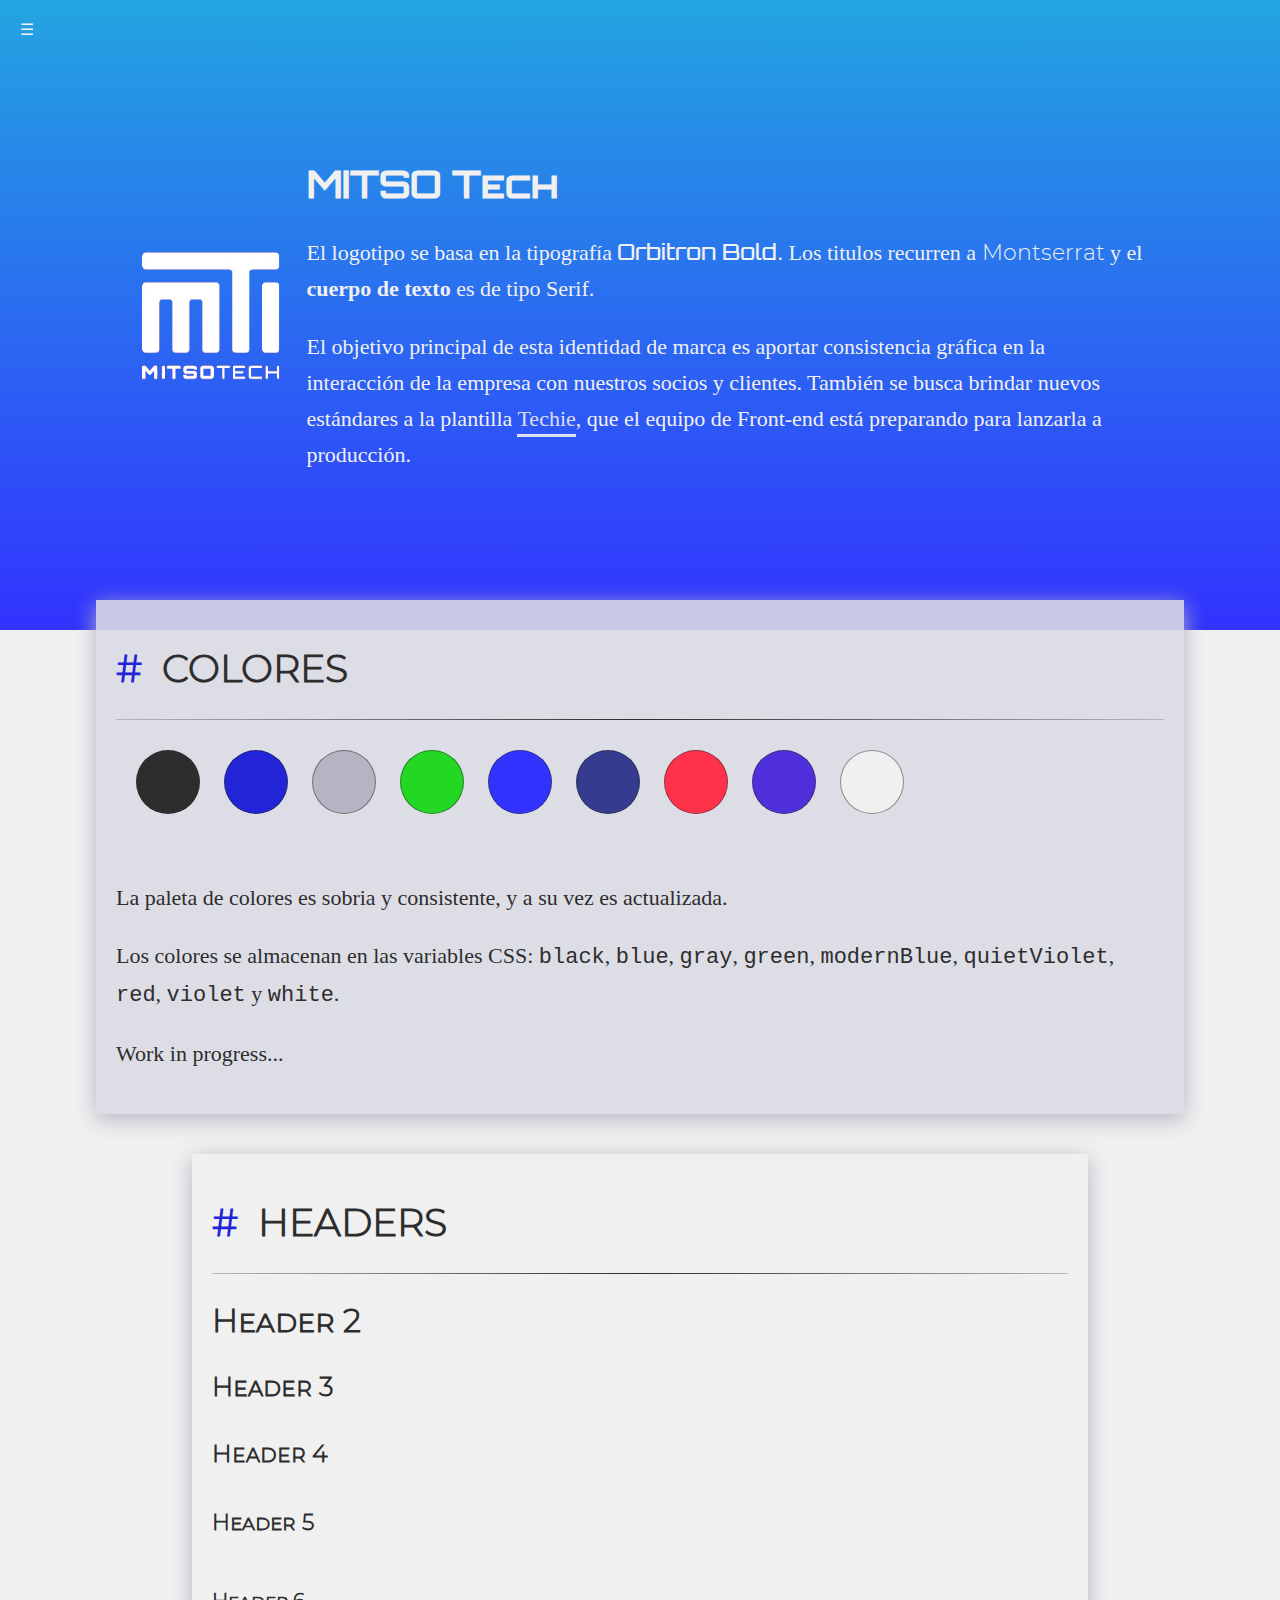
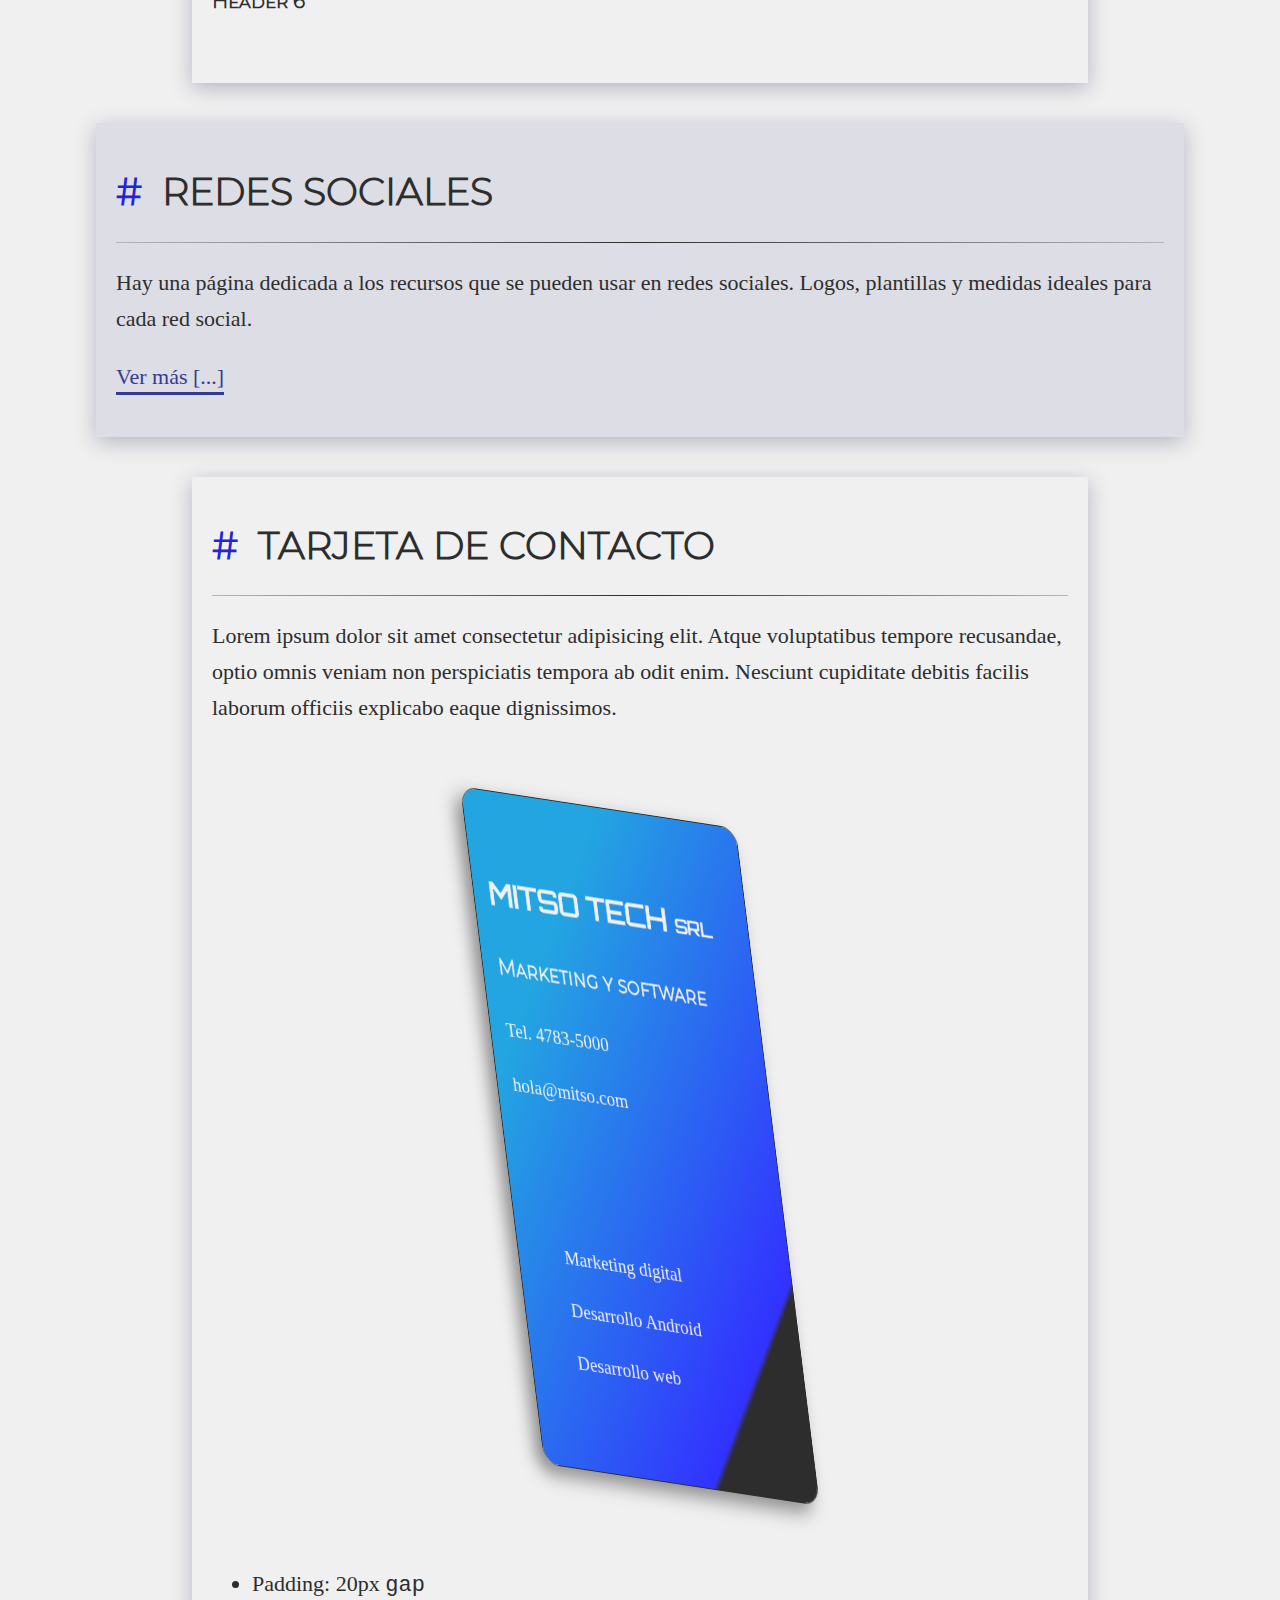
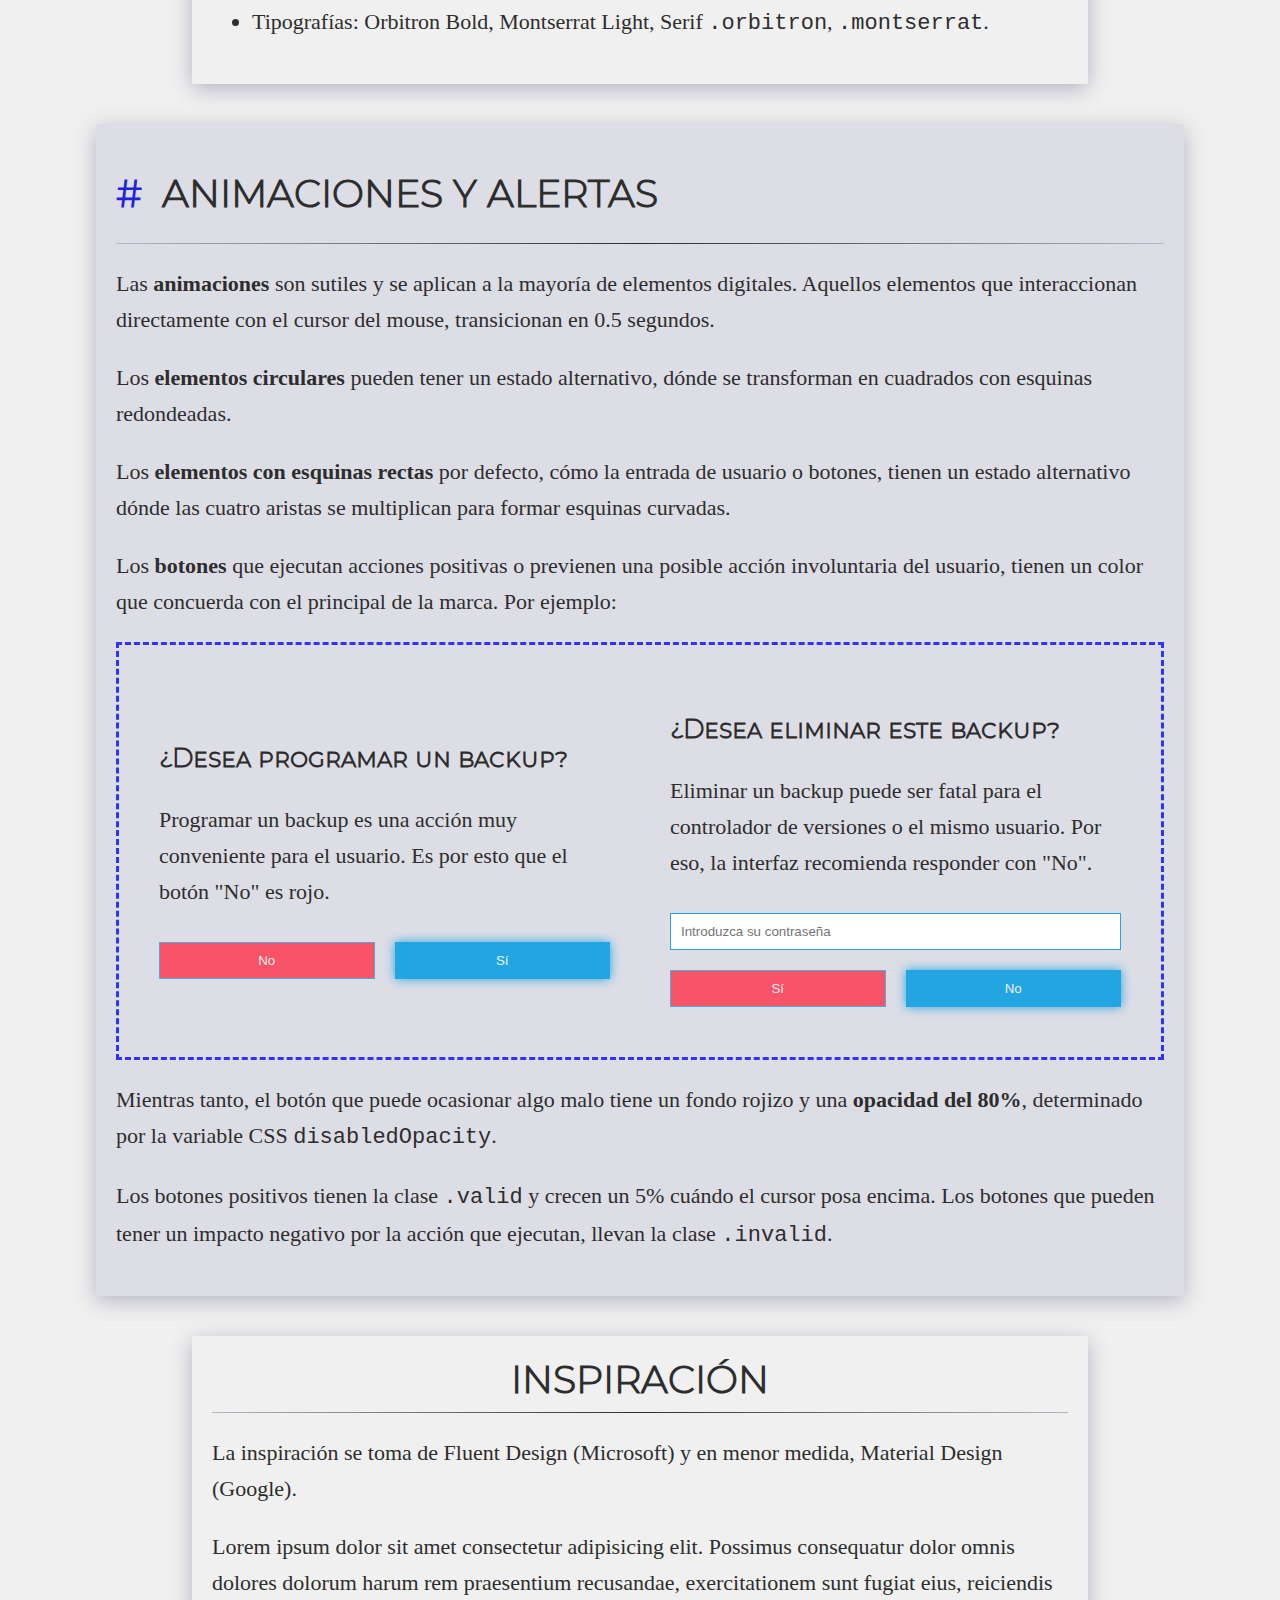
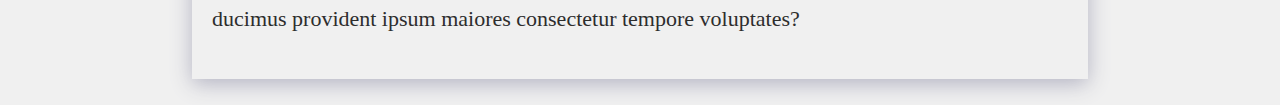
==== commit dd3131cd: "logo y estilos actualizados" ====
--- a/index.html
+++ b/index.html
@@ -11,7 +11,7 @@
     <link rel="stylesheet" href="assets/css/input.css">
 </head>
 <body>
-    <div id="header" class="bgModernBlue padding">
+    <div id="header" class="padding">
         <span class="menu"><a onclick="alert('¡No se toca! :P')">☰</a></span>
     </div>
     <!--  -->
@@ -53,6 +53,9 @@
         </p>
         <p>
             Los colores se almacenan en las variables CSS: <code>black</code>, <code>blue</code>, <code>gray</code>, <code>green</code>, <code>modernBlue</code>, <code>quietViolet</code>, <code>red</code>, <code>violet</code> y <code>white</code>.
+        </p>
+        <p>
+            Work in progress...
         </p>
     </div>
     <!--  -->
@@ -156,7 +159,7 @@
             Mientras tanto, el botón que puede ocasionar algo malo tiene un fondo rojizo y una <strong>opacidad del 80%</strong>, determinado por la variable CSS <code>disabledOpacity</code>.
         </p>
         <p>
-            Los botones positivos tienen la clase <code>.valid</code> y crecen un 7% cuándo el cursor posa encima. Los botones que pueden tener un impacto negativo por la acción que ejecutan, llevan la clase <code>.invalid</code>.
+            Los botones positivos tienen la clase <code>.valid</code> y crecen un 5% cuándo el cursor posa encima. Los botones que pueden tener un impacto negativo por la acción que ejecutan, llevan la clase <code>.invalid</code>.
         </p>
     </div>
     <!--  -->
@@ -171,6 +174,7 @@
         </p>
     </div>
     <script src="assets/js/header.js"></script> 
+    <script> </script>
     <!-- 
         El 'script' tag vacío soluciona el bug de Chrome (transiciones CSS ejecutándose al inicio), revisar siguientes fuentes si es necesario:
         1) https://bugs.chromium.org/p/chromium/issues/detail?id=332189
--- a/assets/css/main.css
+++ b/assets/css/main.css
@@ -17,6 +17,8 @@
     font-weight: 500;
 }
 .orbitron {font-family: 'Orbitron Bold'}
+.serif {font-family: Georgia, 'Times New Roman', Times, serif;font-variant: initial}
+.sansSerif {font-family: 'Segoe UI', Tahoma, Geneva, Verdana, sans-serif}
 /* Variables */
 :root {
     /* Paleta de colores */
@@ -28,6 +30,8 @@
     --gray: rgba(180, 180, 195, 1);
     --gray-semiTransparent: rgba(218, 218, 228, 0.9);
     --grayGradient: linear-gradient(180deg, var(--gray) 0%, var(--white) 100%);
+    --lightBlue: rgb(35, 165, 225);
+    --lightBlueGradient: linear-gradient(180deg, var(--lightBlue) 0%, var(--modernBlue) 100%);
     --modernBlue: rgba(50, 50, 255, 1);
     --quietViolet: rgba(53, 59, 143, 1);
     --red: rgba(255, 50, 75, 1);
@@ -38,6 +42,8 @@
     --disabled: rgba(50, 55, 117, 0.75);
     --disabledOpacity: .8;
     /* Medidas */
+    --gap-xxxl: 135px;
+    --gap-xl: 40px;
     --gap: 20px;
     --gap-md: 10px;
     --gap-sm: 3px;
@@ -53,12 +59,12 @@
     margin: 0;
 }
 /* Tipografías y colores */
-h1 {font-size: 36px;line-height: 46px}
-h2 {font-size: 30px;line-height: 40px}
-h3 {font-size: 24px;line-height: 34px}
-h4 {font-size: 22px;line-height: 32px}
-h5 {font-size: 20px;line-height: 30px}
-h6 {font-size: 18px;line-height: 28px}
+h1 {font-size: 38px;line-height: 48px}
+h2 {font-size: 32px;line-height: 42px}
+h3 {font-size: 26px;line-height: 36px}
+h4 {font-size: 24px;line-height: 34px}
+h5 {font-size: 22px;line-height: 32px}
+h6 {font-size: 20px;line-height: 30px}
 h1, h2, h3, h4, h5, h6 {font-family: "Montserrat Light", 'Segoe UI', Tahoma, Geneva, Verdana, sans-serif;font-variant: small-caps;color: var(--black)}
 h1 span, h2 span, h3 span, h4 span, h5 span, h6 span {
     color: var(--blue);
@@ -68,7 +74,7 @@
 h1:hover span, h2:hover span, h3:hover span, h4:hover span, h5:hover span, h6:hover span {
     margin-right: var(--gap-md);
 }
-p, ul, ol {font-family: 'Times New Roman', Times, serif;font-size: 18px;line-height: 36px;color: var(--black)}
+p, ul, ol {font-family: 'Times New Roman', Times, serif;font-size: 22px;line-height: 36px;color: var(--black)}
 h1.logo {font-family: "Orbitron Bold", Impact, Haettenschweiler, 'Arial Narrow Bold', sans-serif;}
 /* Links */
 a {
@@ -99,6 +105,7 @@
 .grid-3 {grid-template-columns: repeat(3, 1fr);}
 .grid-4 {grid-template-columns: repeat(4, 1fr);}
 .gap {gap: var(--gap)}
+.gap-xl {gap: var(--gap-xl)}
 /* Anchos */
 .fullWidth {width: 100%}
 /* Contenedores */
@@ -112,26 +119,30 @@
 .padding {padding: var(--gap)}
 .paddingY-xl {padding-top: calc( 2 * var(--gap) );padding-bottom: calc( 2 * var(--gap) )}
 .padding-xl {padding: calc( 2 * var(--gap) )}
+.padding-xxxl {padding: var(--gap-xxxl)}
 /* Bordes */
 .border {border: var(--gap-sm) dashed var(--modernBlue)}
 .borderLeft {border-left: var(--gap-sm) dashed var(--modernBlue)}
 .borderRight {border-right: var(--gap-sm) dashed var(--modernBlue)}
 /* Posicionamiento */
-.center {margin: 0 auto}
+.center {margin: 0 auto} /* Sólo para elementos relativos */
+h1.left, h2.left, h3.left, h4.left, h5.left, h6.left, p.left {text-align: left}
 h1.center, h2.center, h3.center, h4.center, h5.center, h6.center, p.center {text-align: center}
+h1.right, h2.right, h3.right, h4.right, h5.right, h6.right, p.right {text-align: right}
 /* Fondos */
 .bgBlack {background: var(--black)}
 .bgBlue {background: var(--blue)}
 .bgBlueGradient {background: var(--blueGradient)}
 .bgGreen {background: var(--green)}
 .bgGray {background: var(--gray)}
-.bgGray.semiTransparent {background: var(--gray-semiTransparent);backdrop-filter: blur(var(--gap-sm));}
+.bgGray.semiTransparent {background: var(--gray-semiTransparent)}
+.bgLightBlueGradient {background: var(--lightBlueGradient)}
 .bgModernBlue {background: var(--modernBlue)}
 .bgRed {background: var(--red)}
 .bgQuietViolet {background: var(--quietViolet)}
 .bgViolet {background: var(--violet)}
 .bgWhite {background: var(--white)}
-.bgWhite.semiTransparent {background: var(--white-semiTransparent);backdrop-filter: blur(var(--gap-sm));}
+.bgWhite.semiTransparent {background: var(--white-semiTransparent)}
 /* Colores de texto */
 .white {color: var(--white)}
 /* Sombras */
@@ -150,6 +161,7 @@
     box-shadow: 0 12.5px 40px var(--black-semiTransparent)
 }
 /* Página principal */
+#indexText.grid-2 {grid-template-columns: 15% auto}
 #indexText h1, #indexText p {color: var(--white) !important}
 #indexText a {
     color: var(--white-semiTransparent);
--- a/assets/css/card.css
+++ b/assets/css/card.css
@@ -8,7 +8,7 @@
     transform: rotate3d(2, 4, 0, 45deg);
     transition: var(--timing) ease-out;
     border: 1px solid var(--black);
-    box-shadow: -10px 10px var(--gap) var(--modernBlue);
+    box-shadow: -10px 10px var(--gap) var(--black-semiTransparent);
 }
 .card::before {
     content: "";
@@ -18,7 +18,7 @@
     top: -50%;
     left: -50%;
     z-index: -1;
-    background: linear-gradient(90deg, var(--modernBlue) 0%, var(--violet) 80%, var(--black) 81%) 0 0 repeat;
+    background: linear-gradient(90deg, var(--lightBlue) 25%, var(--modernBlue) 80%, var(--black) 81%) 0 0 repeat;
     transform: rotate(30deg);
 }
 .card.grid-2 {grid-template-columns: 60% auto;}
@@ -27,7 +27,7 @@
 .card:hover {
     transform: rotate3d(0, 0, 0, 45deg);
     border-radius: var(--gap-sm);
-    box-shadow: 0 0 var(--gap-md) var(--modernBlue);
+    box-shadow: 0 0 var(--gap-md) var(--lightBlue);
 }
 .card ul {list-style: none}
 .card ul li {padding: var(--gap-md) 0 var(--gap-md) 0}--- a/assets/css/header.css
+++ b/assets/css/header.css
@@ -5,7 +5,7 @@
     left: 0;
     position: fixed;
     transition: var(--timing-md) ease-out;
-    opacity: var(--disabledOpacity);
+    /* opacity: var(--disabledOpacity); */
 }
 #header:hover {
     opacity: 1;
--- a/assets/css/input.css
+++ b/assets/css/input.css
@@ -1,4 +1,4 @@
-/* Prácticamente, no uso pseudo-elementos porque con las clases tengo más control vía JS */
+/* Prácticamente, no uso pseudo-elementos (como 'disabled' porque con las clases tengo más control vía JS */
 
 /* Entrada de datos */
 .input, .button {
@@ -6,7 +6,7 @@
     clear: both;
     color: var(--black);
     font-family: "Roboto" -apple-system, BlinkMacSystemFont, 'Segoe UI', Roboto, Oxygen, Ubuntu, Cantarell, 'Open Sans', 'Helvetica Neue', sans-serif;
-    border: 1px solid var(--modernBlue) !important;
+    border: 1px solid var(--lightBlue) !important;
     padding: var(--gap-md);
     margin: var(--gap-md) 0 var(--gap-md) 0;
     transition: all var(--timing-md) ease-out;
@@ -29,15 +29,15 @@
 }
 /* Botones */
 .button {
-    background: var(--modernBlue);
+    background: var(--lightBlue);
     color: var(--white) !important;
-    box-shadow: 0 0 var(--gap-md) var(--modernBlue);
+    box-shadow: 0 0 var(--gap-md) var(--lightBlue);
 }
 .button:hover {
     border-radius: var(--gap-md);
-    transform: scale(1.07);
+    transform: scale(1.05);
 }
-.button.valid {background: var(--modernBlue)}
+.button.valid {background: var(--lightBlue)}
 .button.invalid {
     background: var(--red);border: 0 var(--gap) 0 0;
     opacity: var(--disabledOpacity);
